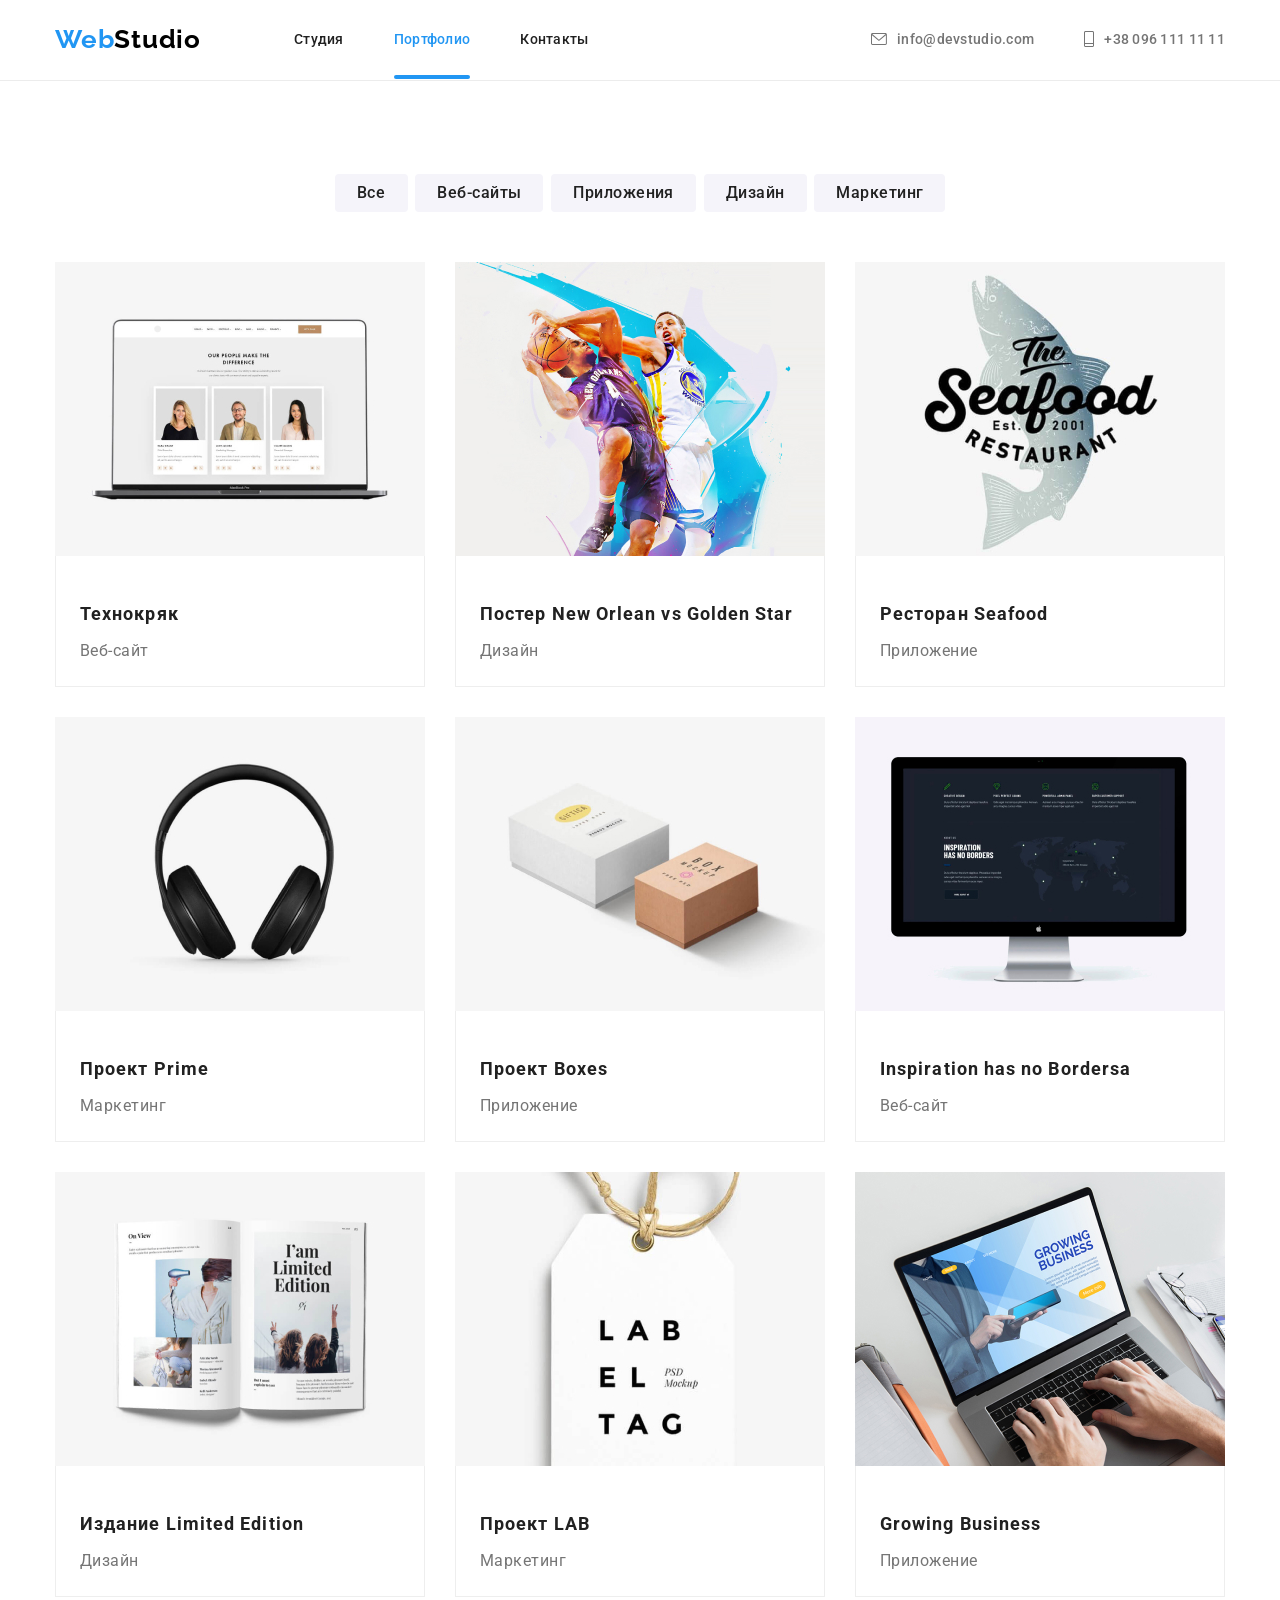
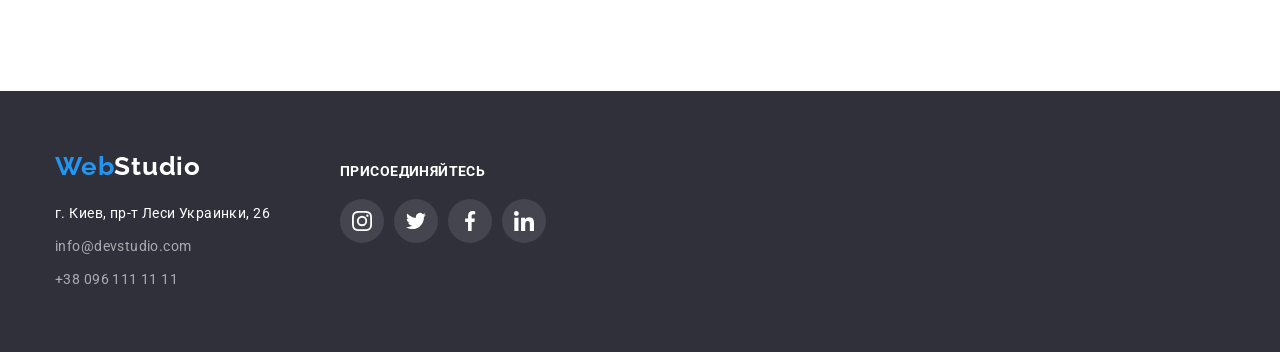
==== portfolio.html @ 023fd558 "start" ====
<!DOCTYPE html>
<html lang="ru">
  <head>
    <meta charset="UTF-8" />
    <meta name="viewport" content="width=device-width, initial-scale=1.0" />
    <title>Портфолио</title>
    <link rel="stylesheet" href="https://cdnjs.cloudflare.com/ajax/libs/modern-normalize/1.0.0/modern-normalize.css" />
    <link
      href="https://fonts.googleapis.com/css2?family=Raleway:wght@700&family=Roboto:wght@400;500;700;900&display=swap"
      rel="stylesheet"
    />
    <link rel="stylesheet" href="./css/styles.css" />
  </head>

  <body>
    <!--HEADER-->

    <!--HEADER-->

    <header class="page-header">
      <div class="container">
        <nav class="navigation">
          <a class="logo link logo-light-theme" href="./index.html" aria-label="логотип Веб Студии">
            <span class="logo-web">Web</span><span class="logo-studio-dark">Studio</span>
          </a>
        </nav>

        <nav class="navigation">
          <ul class="navigation-list list">
            <li class="navigation-list-item">
              <a class="navigation-list-link link" href="./index.html">Студия</a>
            </li>

            <li class="navigation-list-item">
              <a class="navigation-list-link link link-current" href="./portfolio.html">Портфолио</a>
            </li>

            <li class="navigation-list-item">
              <a class="navigation-list-link link" href="">Контакты</a>
            </li>
          </ul>
        </nav>

        <address class="address">
          <ul class="address-list list">
            <li class="address-list-item">
              <a class="address-list-link link address-light-theme" href="mailto:info@devstudio.com">
                <svg class="contacts-icon mail-icon">
                  <use href="./images/symbol-defs.svg#icon-mail"></use>
                </svg>
                info@devstudio.com
              </a>
            </li>
            <li class="address-list-item">
              <a class="address-list-link link address-light-theme" href="tel:+380961111111">
                <svg class="contacts-icon phone-icon">
                  <use href="./images/symbol-defs.svg#icon-phone"></use>
                </svg>
                +38 096 111 11 11
              </a>
            </li>
          </ul>
        </address>
      </div>
    </header>

    <main>
      <!--PORTFOLIO-->

      <section class="portfolio">
        <h2 hidden>Галлерея работ</h2>

        <div class="work-gallery">
          <div class="filter">
            <ul class="filter-list list">
              <li>
                <button class="filter-button" type="button">Все</button>
              </li>
              <li>
                <button class="filter-button" type="button">Веб-сайты</button>
              </li>
              <li>
                <button class="filter-button" type="button">Приложения</button>
              </li>
              <li>
                <button class="filter-button" type="button">Дизайн</button>
              </li>
              <li>
                <button class="filter-button" type="button">Маркетинг</button>
              </li>
            </ul>
          </div>

          <ul class="work-list list container">
            <li class="work-list-item">
              <a class="link work-list-link" href="">
                <div class="image-wrapper">
                  <img
                    class="work-photo"
                    src="./images/work-samples/site.jpg"
                    alt="страница вебсайта на мониторе лаптопа"
                    width="370"
                    height="294"
                  />

                  <p class="work-list-description">
                    Технокряк это современная площадка распространения коронавируса. Компании используют эту платформу
                    для цифрового шпионажа и атак на защищённые сервера конкурентов.
                  </p>
                </div>
                <div class="work-card">
                  <h3 class="work-name">Технокряк</h3>
                  <p class="work-type">Веб-сайт</p>
                </div>
              </a>
            </li>

            <li class="work-list-item">
              <a class="link work-list-link" href="">
                <div class="image-wrapper">
                  <img
                    class="work-photo"
                    src="./images/work-samples/basketball.jpg"
                    alt="двое мужчин играют в баскетбол"
                    width="370"
                    height="294"
                  />

                  <p class="work-list-description">
                    Технокряк это современная площадка распространения коронавируса. Компании используют эту платформу
                    для цифрового шпионажа и атак на защищённые сервера конкурентов.
                  </p>
                </div>

                <div class="work-card">
                  <h3 class="work-name">Постер <span lang="en">New Orlean vs Golden Star</span></h3>
                  <p class="work-type">Дизайн</p>
                </div>
              </a>
            </li>

            <li class="work-list-item">
              <a class="link work-list-link" href="">
                <div class="image-wrapper">
                  <img
                    class="work-photo"
                    src="./images/work-samples/restaurant-logo.jpg"
                    alt="логотип ресторана Seafood"
                    width="370"
                    height="294"
                  />
                  <p class="work-list-description">
                    Технокряк это современная площадка распространения коронавируса. Компании используют эту платформу
                    для цифрового шпионажа и атак на защищённые сервера конкурентов.
                  </p>
                </div>

                <div class="work-card">
                  <h3 class="work-name">Ресторан <span lang="en">Seafood</span></h3>
                  <p class="work-type">Приложение</p>
                </div>
              </a>
            </li>

            <li class="work-list-item">
              <a class="link work-list-link" href="">
                <div class="image-wrapper">
                  <img
                    class="work-photo"
                    src="./images/work-samples/headphones.jpg"
                    alt="черные наушники накладные"
                    width="370"
                    height="294"
                  />
                  <p class="work-list-description">
                    Технокряк это современная площадка распространения коронавируса. Компании используют эту платформу
                    для цифрового шпионажа и атак на защищённые сервера конкурентов.
                  </p>
                </div>

                <div class="work-card">
                  <h3 class="work-name">Проект <span lang="en">Prime</span></h3>
                  <p class="work-type">Маркетинг</p>
                </div>
              </a>
            </li>

            <li class="work-list-item">
              <a class="link work-list-link" href="">
                <div class="image-wrapper">
                  <img
                    class="work-photo"
                    src="./images/work-samples/boxes.jpg"
                    alt="две картонные коробки на светлом фоне"
                    width="370"
                    height="294"
                  />

                  <p class="work-list-description">
                    Технокряк это современная площадка распространения коронавируса. Компании используют эту платформу
                    для цифрового шпионажа и атак на защищённые сервера конкурентов.
                  </p>
                </div>

                <div class="work-card">
                  <h3 class="work-name">Проект <span lang="en">Boxes</span></h3>
                  <p class="work-type">Приложение</p>
                </div>
              </a>
            </li>

            <li class="work-list-item">
              <a class="link work-list-link" href="">
                <div class="image-wrapper">
                  <img
                    class="work-photo"
                    src="./images/work-samples/monitor.jpg"
                    alt="вебсайт на экране монитора моноблока"
                    width="370"
                    height="294"
                  />
                  <p class="work-list-description">
                    Технокряк это современная площадка распространения коронавируса. Компании используют эту платформу
                    для цифрового шпионажа и атак на защищённые сервера конкурентов.
                  </p>
                </div>

                <div class="work-card">
                  <h3 lang="en" class="work-name">Inspiration has no Bordersа</h3>
                  <p class="work-type">Веб-сайт</p>
                </div>
              </a>
            </li>

            <li class="work-list-item">
              <a class="link work-list-link" href="">
                <div class="image-wrapper">
                  <img
                    class="work-photo"
                    src="./images/work-samples/book.jpg"
                    alt="журнал Limited Edition"
                    width="370"
                    height="294"
                  />
                  <p class="work-list-description">
                    Технокряк это современная площадка распространения коронавируса. Компании используют эту платформу
                    для цифрового шпионажа и атак на защищённые сервера конкурентов.
                  </p>
                </div>

                <div class="work-card">
                  <h3 class="work-name">Издание <span lang="en">Limited Edition</span></h3>
                  <p class="work-type">Дизайн</p>
                </div>
              </a>
            </li>

            <li class="work-list-item">
              <a class="link work-list-link" href="">
                <div class="image-wrapper">
                  <img
                    class="work-photo"
                    src="./images/work-samples/label.jpg"
                    alt="белая бирка с веревочкой"
                    width="370"
                    height="294"
                  />
                  <p class="work-list-description">
                    Технокряк это современная площадка распространения коронавируса. Компании используют эту платформу
                    для цифрового шпионажа и атак на защищённые сервера конкурентов.
                  </p>
                </div>

                <div class="work-card">
                  <h3 class="work-name">Проект <span lang="en">LAB</span></h3>
                  <p class="work-type">Маркетинг</p>
                </div>
              </a>
            </li>

            <li class="work-list-item">
              <a class="link work-list-link" href="">
                <div class="image-wrapper">
                  <img
                    class="work-photo"
                    src="./images/work-samples/laptop.jpg"
                    alt="разрабатывает приложение на лаптопе"
                    width="370"
                    height="294"
                  />
                  <p class="work-list-description">
                    Технокряк это современная площадка распространения коронавируса. Компании используют эту платформу
                    для цифрового шпионажа и атак на защищённые сервера конкурентов.
                  </p>
                </div>

                <div class="work-card">
                  <h3 lang="en" class="work-name">Growing Business</h3>
                  <p class="work-type">Приложение</p>
                </div>
              </a>
            </li>
          </ul>
        </div>
      </section>
    </main>

    <!--FOOTER-->

    <footer class="footer">
      <section class="footer-container">
        <h2 hidden>Adress</h2>

        <div class="container">
          <div class="footer-nav">
            <nav class="navigation">
              <a class="logo link" href="./index.html" aria-label="логотип Веб Студии"
                ><span class="logo-web">Web</span><span class="logo-studio-light">Studio</span></a
              >
            </nav>

            <address class="address">
              <ul class="address-list list">
                <li class="address-list-item">
                  <a
                    class="address-list-link link location"
                    href="https://goo.gl/maps/hSvquqhqqcb26WJL9"
                    target="_blank"
                    >г. Киев, пр-т Леси Украинки, 26
                  </a>
                </li>
                <li class="address-list-item">
                  <a class="address-list-link link address-dark-theme" href="mailto:info@devstudio.com">
                    info@devstudio.com</a
                  >
                </li>
                <li class="address-list-item">
                  <a class="address-list-link link address-dark-theme" href="tel:+380961111111">+38 096 111 11 11</a>
                </li>
              </ul>
            </address>
          </div>

          <div class="social">
            <h2 class="title">ПРИСОЕДИНЯЙТЕСЬ</h2>

            <ul class="social-media list">
              <li class="social-media-item">
                <a class="social-media-link link" href="">
                  <svg class="social-media-icons insta">
                    <use href="./images/symbol-defs.svg#icon-instagram"></use>
                  </svg>
                </a>
              </li>

              <li class="social-media-item">
                <a class="social-media-link link" href="">
                  <svg class="social-media-icons twitter">
                    <use href="./images/symbol-defs.svg#icon-twitter"></use>
                  </svg>
                </a>
              </li>

              <li class="social-media-item">
                <a class="social-media-link link" href="">
                  <svg class="social-media-icons fb">
                    <use href="./images/symbol-defs.svg#icon-facebook"></use>
                  </svg>
                </a>
              </li>

              <li class="social-media-item">
                <a class="social-media-link link" href="">
                  <svg class="social-media-icons linkedin">
                    <use href="./images/symbol-defs.svg#icon-linkedin"></use>
                  </svg>
                </a>
              </li>
            </ul>
          </div>
        </div>
      </section>
    </footer>
  </body>
</html>
---- css/styles.css ----
:root {
  --main-font: "Roboto", sans-serif;
  --secondary-font: "Raleway", sans-serif;
  --secondary-text-color: #212121;
  --main-text-color: #757575;
  --dark-theme-color: #ffffff;
  --dark-theme-secondary-color: rgba(255, 255, 255, 0.6);
  --dark-logo-color: #000000;
  --accent-color: #2196f3;
  --icons-color: #afb1b8;
}

*,
*::before,
*::after {
  padding: 0;
  margin: 0;
}

img {
  display: block;
}

body {
  padding-top: 80px;

  font-family: var(--main-font);
  font-style: normal;
  color: var(--main-text-color);
}

/* ============ COMPONENTS ============ */

.list {
  list-style: none;
  padding: 0px;
  margin: 0px;
  list-style: none;
}

.link {
  text-decoration: none;
  display: block;
}

.container {
  width: 1200px;
  padding-left: 15px;
  padding-right: 15px;
  margin-left: auto;
  margin-right: auto;
}

.logo {
  font-family: var(--secondary-font);
  font-style: normal;
  font-weight: 700;
  font-size: 26px;
  line-height: 1.192;
  letter-spacing: 0.03em;
}

.logo-web {
  color: var(--accent-color);
}

.address {
  font-family: var(--main-font);
  font-style: normal;
  font-size: 14px;
}

.modal-button {
  font-family: var(--main-font);
  font-weight: 700;
  font-size: 16px;
  line-height: 1.875;
  text-align: center;
  letter-spacing: 0.06em;
  color: var(--dark-theme-color);
  background-color: var(--accent-color);
  border-style: none;

  min-width: 200px;
  height: 50px;
  border-radius: 4px;
  margin-top: 30px;
}

.title {
  font-weight: 700;
  font-size: 36px;
  line-height: 1.167;
  text-align: center;
  letter-spacing: 0.03em;
  color: var(--secondary-text-color);
}

h1,
h2,
h3 {
  margin: 0px;
}

/* ============ END COMPONENTS ============ */

/* ============ HEADER ============ */

.page-header {
  position: fixed;
  top: 0;
  left: 0;
  z-index: 100;
  width: 100%;
  border-bottom: 1px solid #ececec;
  padding-top: 24px;
  padding-bottom: 25px;
  background-color: var(--dark-theme-color);
}

.page-header .container {
  display: flex;
  align-items: center;
  justify-content: center;
}

.page-header .navigation-list {
  display: flex;
  margin-left: 93px;
}

.page-header .navigation-list-item + .navigation-list-item {
  margin-left: 50px;
}

.logo-studio-dark {
  color: var(--dark-logo-color);
}

.navigation-list-link {
  display: block;
  color: var(--secondary-text-color);
  font-weight: 500;
  font-size: 14px;
  line-height: 1.143;
  letter-spacing: 0.02em;

  cursor: pointer;
}

.navigation-list-link:hover,
.navigation-list-link:focus,
.address-list-link:hover,
.address-list-link:focus {
  color: var(--accent-color);
  transition: all 250ms cubic-bezier(0.4, 0, 0.2, 1);
}

.address-light-theme {
  font-weight: 500;
  line-height: 1.143;
  letter-spacing: 0.02em;
  color: var(--main-text-color);
}

.page-header .address {
  display: flex;
  margin-left: auto;
}

.page-header .address-list {
  display: flex;
}

.page-header .address-list-item + .address-list-item {
  margin-left: 50px;
}

.address-list-link {
  display: flex;
  align-items: center;
}

.link-current {
  position: relative;
  color: var(--accent-color);
}

.link-current::after {
  content: "";

  position: absolute;
  display: block;
  width: 100%;
  height: 4px;
  bottom: -32px;

  background-color: var(--accent-color);
  border-radius: 2px;
}

.contacts-icon {
  margin-right: 10px;
  fill: currentColor;
}

.phone-icon {
  width: 10px;
  height: 16px;
}

.mail-icon {
  width: 16px;
  height: 12px;
}

/* ============ END HEADER ============ */

/* ============ HERO ============ */

.hero {
  padding-top: 200px;
  padding-bottom: 200px;
  background-color: #2f303a;
  text-align: center;

  background-image: linear-gradient(rgba(47, 48, 58, 0.4), rgba(47, 48, 58, 0.4)), url("../images/Img.jpg");
  background-repeat: no-repeat;
  background-size: cover;
  background-position: center;
}

.hero-title {
  width: 696px;
  font-family: var(--main-font);
  font-style: normal;
  font-weight: 900;
  font-size: 44px;
  line-height: 1.364;
  letter-spacing: 0.06em;
  text-transform: uppercase;
  color: var(--dark-theme-color);
  margin: 0 auto;
}

.backdrop {
  position: fixed;
  z-index: 105;
  top: 0;
  left: 0;

  width: 100%;
  height: 100%;
  background-color: rgba(0, 0, 0, 0.2);
  transition: all 250ms cubic-bezier(0.4, 0, 0.2, 1);
}

.backdrop.is-hidden {
  visibility: hidden;
  opacity: 0;
  pointer-events: none;
}

.backdrop.is-hidden .modal {
  transform: translate(-50%, -200%);
}

.modal {
  position: absolute;
  top: 50%;
  left: 50%;

  display: flex;
  justify-content: flex-end;

  min-width: 528px;
  min-height: 581px;
  padding: 8px;

  background-color: var(--dark-theme-color);
  box-shadow: 0px 1px 3px rgba(0, 0, 0, 0.12), 0px 1px 1px rgba(0, 0, 0, 0.14), 0px 2px 1px rgba(0, 0, 0, 0.2);
  border-radius: 4px;

  transform: translate(-50%, -50%);
  transition: transform 250ms cubic-bezier(0.4, 0, 0.2, 1);
}

.close-modal-btn {
  width: 30px;
  height: 30px;
  border-radius: 50%;
  border: 1px solid rgba(0, 0, 0, 0.1);
  background-color: var(--dark-theme-color);
}

.close-icon {
  width: 11px;
  height: 11px;
  cursor: pointer;
}

.close-icon:hover,
.close-icon:focus {
  fill: var(--accent-color);
}

/* ============ END HERO ============ */

/* ============ ADVANTAGES ============ */

.advantages {
  padding-top: 94px;
  padding-bottom: 94px;
}

.advantages-list-title {
  font-weight: 700;
  font-size: 14px;
  line-height: 1.143;
  letter-spacing: 0.03em;
  text-transform: uppercase;
  color: var(--secondary-text-color);
  margin-bottom: 10px;
}

.advantages-list-description {
  font-weight: 400;
  font-size: 14px;
  line-height: 1.714;
  letter-spacing: 0.03em;
}

.advantages .container {
  display: flex;
  justify-content: space-between;
}

.advantages-list-item {
  width: 270px;
}

.advantages-list-title::before {
  content: "";
  display: block;

  width: 270px;
  height: 120px;
  margin-bottom: 30px;

  border-radius: 4px;
  background-repeat: no-repeat;
  background-position: center;
}

.details::before {
  background-image: url("../images/Advantages/antenna.svg"), linear-gradient(#f5f4fa, #f5f4fa);
}

.punctuality::before {
  background-image: url("../images/Advantages/clock.svg"), linear-gradient(#f5f4fa, #f5f4fa);
}

.planning::before {
  background-image: url("../images/Advantages/diagram.svg"), linear-gradient(#f5f4fa, #f5f4fa);
}

.technologies::before {
  background-image: url("../images/Advantages/astronaut.svg"), linear-gradient(#f5f4fa, #f5f4fa);
}

/* ============ END ADVANTAGES ============ */

/* ============ WORKS GALLERY ============ */

.gallery {
  padding-bottom: 94px;
}

.gallery-list-item {
  position: relative;
}

.gallery .container {
  display: flex;
  justify-content: space-between;
  margin-top: 50px;
}

.text-wrapper {
  position: absolute;
  bottom: 0px;
  display: flex;
  justify-content: center;
  align-items: center;
  width: 100%;
  height: 70px;

  background: rgba(47, 48, 58, 0.8);
}

.gallery-label {
  font-weight: 900;
  font-size: 14px;
  line-height: 1.143;
  text-align: center;
  letter-spacing: 0.03em;
  text-transform: uppercase;

  color: #ffffff;
}

/* ============ END WORKS GALLERY ============ */

/* ============ TEAM ============ */

.staff {
  background-color: #f5f4fa;
  padding-top: 94px;
  padding-bottom: 94px;
}

.staff .container {
  display: flex;
  justify-content: space-between;
  margin-top: 50px;
}

.staff-name {
  font-weight: 500;
  font-size: 16px;
  line-height: 1.188;
  letter-spacing: 0.03em;
  color: var(--secondary-text-color);
  margin-top: 30px;
}

.staff-proffession {
  font-weight: 400;
  font-size: 16px;
  line-height: 1.188;
  letter-spacing: 0.03em;
  margin-top: 10px;
  margin-bottom: 16px;
}

.staff-list-item {
  text-align: center;
  padding-bottom: 30px;
  background-color: var(--dark-theme-color);
  box-shadow: 0px 1px 3px rgba(0, 0, 0, 0.12), 0px 1px 1px rgba(0, 0, 0, 0.14), 0px 2px 1px rgba(0, 0, 0, 0.2);
}

.social-media {
  width: 206px;
  height: 44px;
  display: flex;
  justify-content: space-between;
  align-items: center;

  margin: 0 auto;
}

.social-media-icons {
  width: 20px;
  height: 20px;
  fill: currentColor;
}

.social-media-link {
  display: flex;
  align-items: center;
  justify-content: center;
  width: 44px;
  height: 44px;
  border-radius: 50%;
  margin: 0 auto;
  color: var(--icons-color);
  transition: all 250ms cubic-bezier(0.4, 0, 0.2, 1);
}

.social-media-link:hover,
.social-media-link:focus {
  width: 44px;
  height: 44px;
  background-color: var(--accent-color);
  color: var(--dark-theme-color);
}

/* ============ END TEAM ============ */

/* ============ CLIENTS ============ */

.clients {
  padding-top: 94px;
  padding-bottom: 94px;
}

.clients-list {
  display: flex;
  align-items: center;
  justify-content: space-between;
  margin: 0 auto;
  margin-top: 50px;
}

.logo-1 {
  width: 44px;
  height: 49px;
}

.logo-2 {
  width: 40px;
  height: 52px;
}

.logo-3 {
  width: 41px;
  height: 43px;
}

.logo-4 {
  width: 80px;
  height: 42px;
}

.logo-5 {
  width: 59px;
  height: 47px;
}

.logo-6 {
  width: 88px;
  height: 45px;
}

.clients-list-link {
  display: flex;
  align-items: center;
  justify-content: center;
  width: 170px;
  height: 90px;
  border: 1px solid var(--icons-color);
  color: var(--icons-color);
  border-radius: 4px;
  transition: all 250ms cubic-bezier(0.4, 0, 0.2, 1);
}

.clients-list-link:hover,
.clients-list-link:focus {
  border: 1px solid var(--accent-color);
  color: var(--accent-color);
}

.clients-logo {
  fill: currentColor;
}

/* ============ END CLIENTS ============ */

/* ============ FOOTER ============ */

.footer {
  padding-top: 60px;
  padding-bottom: 60px;
  background-color: #2f303a;
}

.footer .container {
  display: flex;
}

.logo-studio-light {
  color: var(--dark-theme-color);
}

.location {
  font-weight: 400;
  font-size: 14px;
  line-height: 1.714;
  letter-spacing: 0.03em;
  color: var(--dark-theme-color);
}

.address-dark-theme {
  font-weight: 400;
  line-height: 1.714;
  letter-spacing: 0.03em;
  color: var(--dark-theme-secondary-color);
}

.footer .address {
  margin-top: 20px;
}

.footer .address-list-item:not(:first-child) {
  margin-top: 9px;
}

.footer .title {
  font-family: "Roboto", sans-serif;
  font-weight: 700;
  font-size: 14px;
  line-height: 1.142;
  letter-spacing: 0.03em;
  color: var(--dark-theme-color);
  text-align: start;
}

.social {
  padding-top: 12px;
  margin-left: 70px;
}

.footer .social-media {
  width: 100%;
  height: 44px;
  margin-top: 20px;
}

.footer .social-media-link {
  width: 44px;
  height: 44px;
  border-radius: 50%;
  background-color: rgba(255, 255, 255, 0.1);
  transition: all 250ms cubic-bezier(0.4, 0, 0.2, 1);
}

.footer .social-media-item + .social-media-item {
  margin-left: 10px;
}

.footer .social-media-link:hover,
.footer .social-media-link:focus {
  background-color: var(--accent-color);
}

.footer .social-media-icons {
  fill: var(--dark-theme-color);
}

/* ============ END FOOTER ============ */

/* ============ PORTFOLIO PAGE ============ */

.portfolio {
  padding-top: 94px;
  padding-bottom: 94px;
}

.filter-list {
  width: 611px;
  display: flex;
  justify-content: space-between;
  margin-left: auto;
  margin-right: auto;
}

.filter-button {
  font-weight: 500;
  font-size: 16px;
  line-height: 1.625;
  text-align: center;
  letter-spacing: 0.03em;
  color: var(--secondary-text-color);

  background-color: #f5f4fa;
  border-style: none;
  min-width: 73px;
  height: 38px;
  padding: 6px 22px;
  border-radius: 4px;

  cursor: pointer;

  transition: all 250ms cubic-bezier(0.4, 0, 0.2, 1);
}

.filter-button:hover,
.filter-button:focus {
  color: var(--dark-theme-color);
  background-color: var(--accent-color);
  box-shadow: 0px 3px 1px rgba(0, 0, 0, 0.1), 0px 1px 2px rgba(0, 0, 0, 0.08), 0px 2px 2px rgba(0, 0, 0, 0.12);
}

.work-gallery .container {
  display: flex;
  flex-wrap: wrap;
  margin-top: 50px;
}

.work-list-item {
  width: calc((100% - 60px) / 3);
  margin-right: 30px;
  margin-bottom: 30px;
}

.work-list-item:nth-last-child(-n + 3) {
  margin-bottom: 0px;
}

.work-list-item:nth-child(3n) {
  margin-right: 0px;
}

.work-name {
  font-weight: 700;
  font-size: 18px;
  line-height: 2;
  letter-spacing: 0.06em;
  color: var(--secondary-text-color);
  margin-top: 20px;
}

.work-type {
  font-weight: 400;
  font-size: 16px;
  line-height: 1.875;
  letter-spacing: 0.03em;
  margin-top: 4px;
  color: var(--main-text-color);
}

.work-card {
  padding-top: 20px;
  padding-bottom: 20px;
  padding-right: 24px;
  padding-left: 24px;
  border-top: 0;
  border-right: 1px;
  border-left: 1px;
  border-bottom: 1px;
  border-style: solid;
  border-color: #eeeeee;
}

.work-list-link {
  transition: all 250ms cubic-bezier(0.4, 0, 0.2, 1);
}

.work-list-link:hover,
.work-list-link:focus {
  box-shadow: 0px 1px 1px rgba(0, 0, 0, 0.12), 0px 4px 4px rgba(0, 0, 0, 0.06), 1px 4px 6px rgba(0, 0, 0, 0.16);
}

.work-list-link:hover .work-list-description,
.work-list-link:focus .work-list-description {
  transform: translatey(0%);
}

.image-wrapper {
  position: relative;

  overflow: hidden;
}

.work-list-description {
  position: absolute;
  top: 0;

  width: 100%;
  height: 100%;
  padding-top: 63px;
  padding-left: 24px;
  padding-bottom: 63px;
  padding-right: 24px;

  background: rgba(33, 150, 243, 0.9);

  transform: translatey(100%);
  transition: all 250ms cubic-bezier(0.4, 0, 0.2, 1);

  font-weight: 400;
  font-size: 18px;
  line-height: 1.555;

  letter-spacing: 0.03em;

  color: #ffffff;
}

/* ============ END PORTFOLIO PAGE ============ */
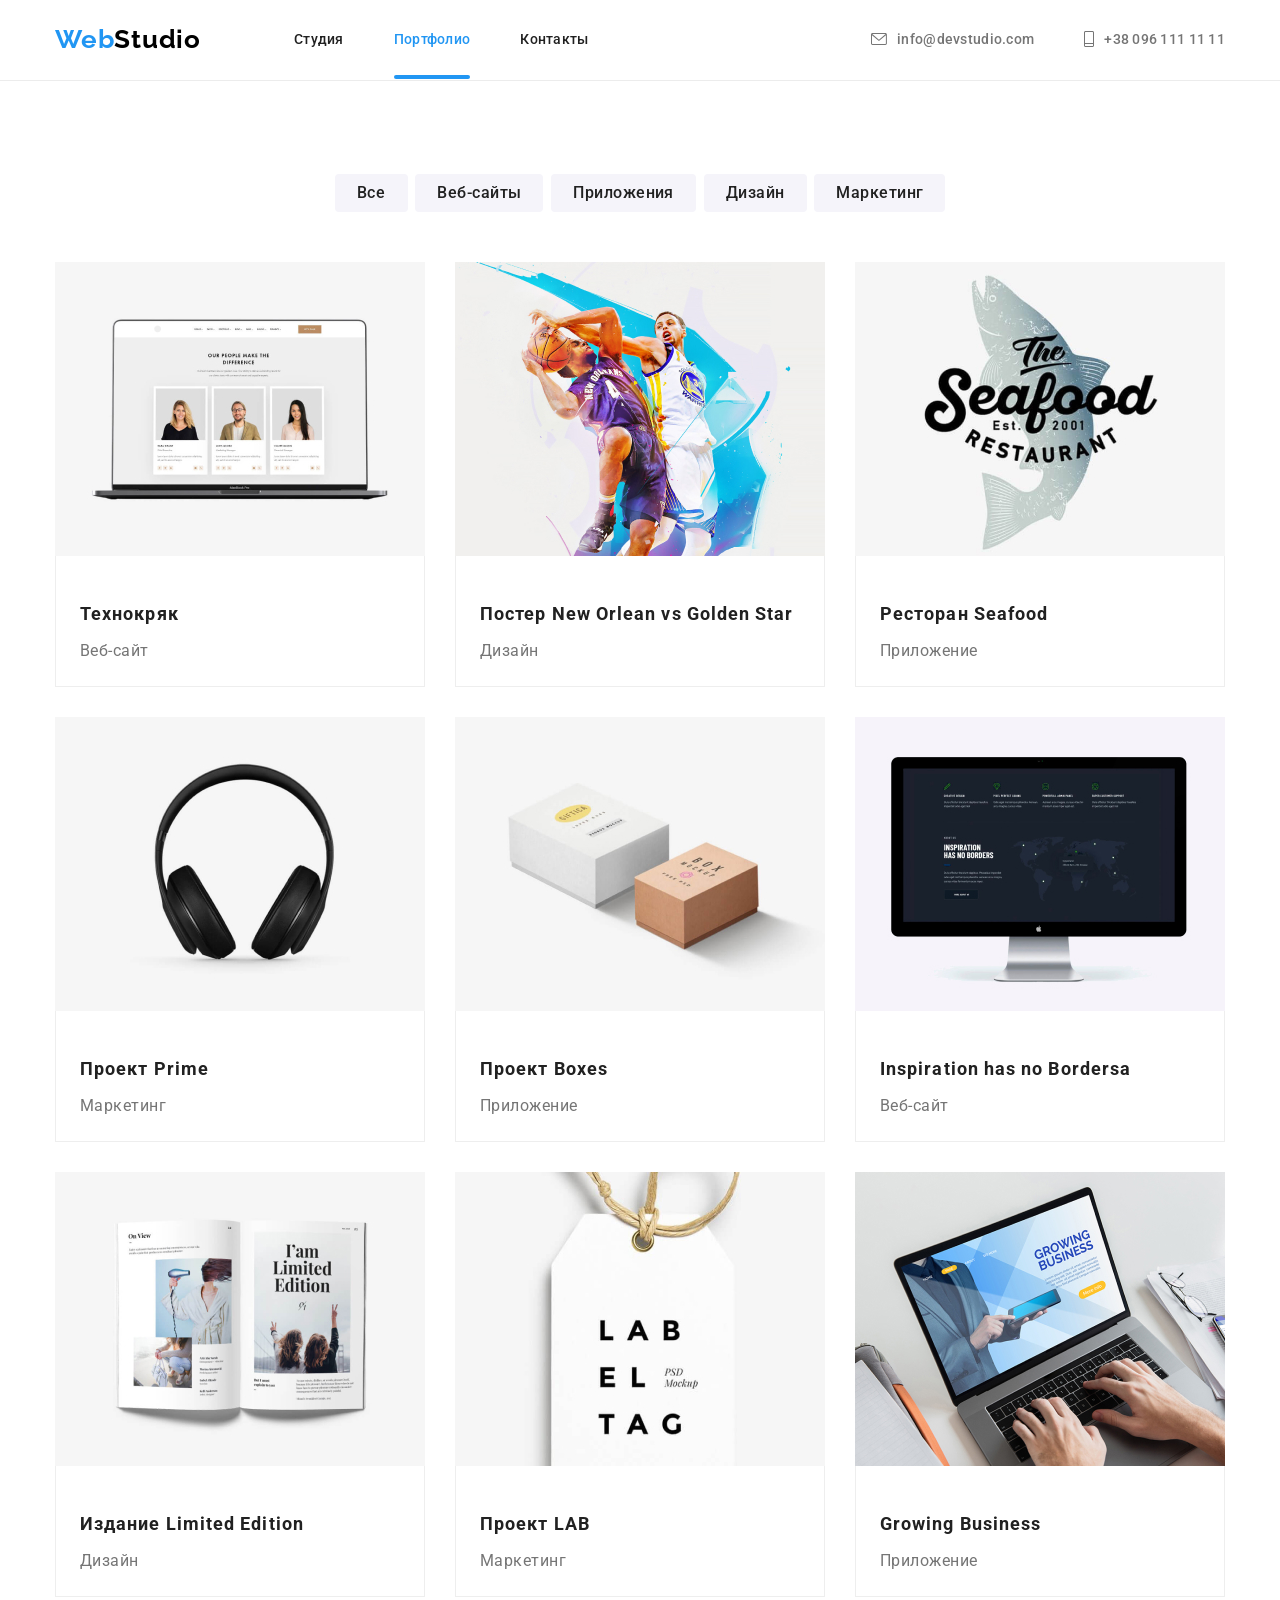
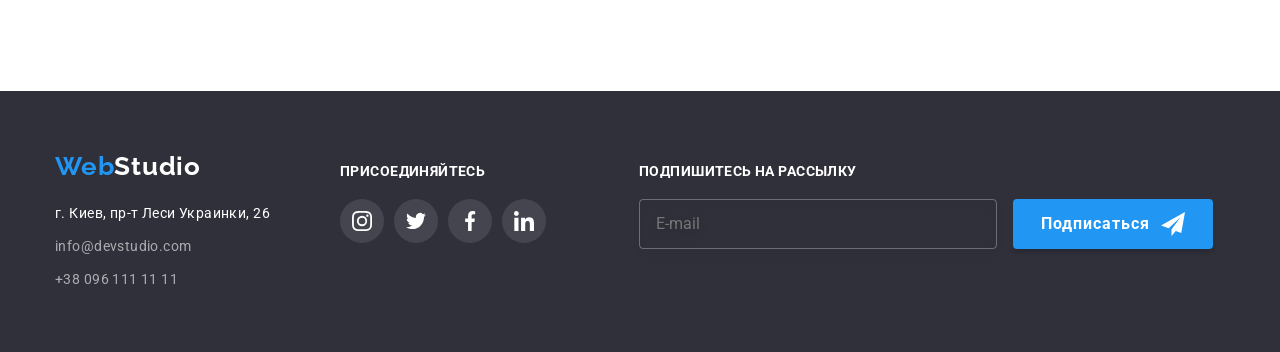
==== commit c09098c4: "final adds" ====
--- a/portfolio.html
+++ b/portfolio.html
@@ -378,8 +378,18 @@
               </li>
             </ul>
           </div>
+
+          <div class="form-wraper">
+            <h2 class="title">Подпишитесь на рассылку</h2>
+            <form action="#" method="GET" class="subscribe-form">
+              <input type="email" class="subscribe-form-input" placeholder="E-mail" />
+              <button type="submit" class="subscribe-button">Подписаться</button>
+            </form>
+          </div>
         </div>
       </section>
     </footer>
+
+    <script src="./js/modal.js"></script>
   </body>
 </html>
--- a/css/styles.css
+++ b/css/styles.css
@@ -71,6 +71,7 @@
 }
 
 .modal-button {
+  display: block;
   font-family: var(--main-font);
   font-weight: 700;
   font-size: 16px;
@@ -80,11 +81,12 @@
   color: var(--dark-theme-color);
   background-color: var(--accent-color);
   border-style: none;
-
+  margin: 0 auto;
   min-width: 200px;
   height: 50px;
   border-radius: 4px;
   margin-top: 30px;
+  cursor: pointer;
 }
 
 .title {
@@ -222,7 +224,7 @@
   padding-top: 200px;
   padding-bottom: 200px;
   background-color: #2f303a;
-  text-align: center;
+  /*text-align: center;*/
 
   background-image: linear-gradient(rgba(47, 48, 58, 0.4), rgba(47, 48, 58, 0.4)), url("../images/Img.jpg");
   background-repeat: no-repeat;
@@ -232,6 +234,7 @@
 
 .hero-title {
   width: 696px;
+  text-align: center;
   font-family: var(--main-font);
   font-style: normal;
   font-weight: 900;
@@ -252,6 +255,7 @@
   width: 100%;
   height: 100%;
   background-color: rgba(0, 0, 0, 0.2);
+
   transition: all 250ms cubic-bezier(0.4, 0, 0.2, 1);
 }
 
@@ -270,12 +274,9 @@
   top: 50%;
   left: 50%;
 
-  display: flex;
-  justify-content: flex-end;
-
-  min-width: 528px;
-  min-height: 581px;
-  padding: 8px;
+  width: 528px;
+  height: 581px;
+  padding: 40px;
 
   background-color: var(--dark-theme-color);
   box-shadow: 0px 1px 3px rgba(0, 0, 0, 0.12), 0px 1px 1px rgba(0, 0, 0, 0.14), 0px 2px 1px rgba(0, 0, 0, 0.2);
@@ -286,6 +287,9 @@
 }
 
 .close-modal-btn {
+  position: absolute;
+  top: 8px;
+  right: 8px;
   width: 30px;
   height: 30px;
   border-radius: 50%;
@@ -302,6 +306,150 @@
 .close-icon:hover,
 .close-icon:focus {
   fill: var(--accent-color);
+}
+
+.contact-input:not(:last-child) {
+  margin-bottom: 10px;
+}
+
+.form-title {
+  font-weight: 700;
+  font-size: 20px;
+  line-height: 1.15;
+
+  letter-spacing: 0.03em;
+
+  color: #212121;
+  margin-bottom: 12px;
+}
+
+.contact-form {
+  font-style: normal;
+  font-weight: 400;
+  font-size: 12px;
+  line-height: 1.167;
+  letter-spacing: 0.01em;
+  color: #757575;
+}
+
+.contact-input {
+  width: 100%;
+  height: 40px;
+  padding: 12px 42px;
+  margin-top: 4px;
+
+  border: 1px solid rgba(33, 33, 33, 0.2);
+  box-sizing: border-box;
+  border-radius: 4px;
+
+  transition: all 250ms cubic-bezier(0.4, 0, 0.2, 1);
+}
+
+.form-field-wrapper {
+  position: relative;
+}
+
+.form-icon {
+  position: absolute;
+  top: 29px;
+  left: 12px;
+  width: 18px;
+  height: 18px;
+  display: inline-block;
+  fill: var(--dark-logo-color);
+
+  transition: all 250ms cubic-bezier(0.4, 0, 0.2, 1);
+}
+
+.contact-input:focus,
+.comment-field:focus {
+  outline-color: var(--accent-color);
+}
+
+.form-field {
+  transition: all 250ms cubic-bezier(0.4, 0, 0.2, 1);
+}
+
+.form-field:focus-within > .form-icon {
+  fill: var(--accent-color);
+}
+
+.form-field:focus-within {
+  color: var(--accent-color);
+}
+
+.comment-field {
+  height: 120px;
+  width: 100%;
+  margin-top: 4px;
+  padding: 12px 16px;
+  border: 1px solid rgba(33, 33, 33, 0.2);
+  border-radius: 4px;
+  resize: none;
+  transition: all 250ms cubic-bezier(0.4, 0, 0.2, 1);
+}
+
+.agreement-group {
+  position: relative;
+
+  padding: 0 12px;
+  margin-top: 20px;
+  text-align: end;
+  font-size: 14px;
+  line-height: 1.714;
+  letter-spacing: 0.03em;
+}
+
+.checkbox-input {
+  margin-top: 20px;
+  appearance: none;
+}
+
+.checkbox-input:checked + .checkbox-icon {
+  background-color: var(--accent-color);
+  border: none;
+}
+
+.checkbox-icon {
+  position: absolute;
+  top: 50%;
+  transform: translatey(-6px);
+  left: 12px;
+
+  width: 16px;
+  height: 15px;
+
+  border: 2px solid var(--secondary-text-color);
+  border-radius: 4px;
+  transition: all 250ms cubic-bezier(0.4, 0, 0.2, 1);
+}
+
+.agreemant-terms {
+  text-decoration-line: underline;
+  color: var(--accent-color);
+  cursor: pointer;
+}
+
+.submit-button {
+  display: block;
+  width: 200px;
+  height: 50px;
+  margin-top: 30px;
+  margin: 0 auto;
+  margin-top: 30px;
+
+  font-weight: 700;
+  font-size: 16px;
+  line-height: 1.875;
+  color: var(--dark-theme-color);
+  letter-spacing: 0.06em;
+
+  background: var(--accent-color);
+  color: var(--dark-theme-color);
+  box-shadow: 0px 4px 4px rgba(0, 0, 0, 0.15);
+  border-radius: 4px;
+  border-style: none;
+  cursor: pointer;
 }
 
 /* ============ END HERO ============ */
@@ -604,6 +752,8 @@
   letter-spacing: 0.03em;
   color: var(--dark-theme-color);
   text-align: start;
+  text-transform: uppercase;
+  margin-bottom: 20px;
 }
 
 .social {
@@ -614,7 +764,6 @@
 .footer .social-media {
   width: 100%;
   height: 44px;
-  margin-top: 20px;
 }
 
 .footer .social-media-link {
@@ -636,6 +785,57 @@
 
 .footer .social-media-icons {
   fill: var(--dark-theme-color);
+}
+
+.form-wraper {
+  margin-left: 93px;
+  padding-top: 12px;
+}
+
+.subscribe-form-input {
+  width: 358px;
+  height: 50px;
+  padding: 15px 16px;
+  border: 1px solid rgba(255, 255, 255, 0.3);
+  background-color: transparent;
+  box-sizing: border-box;
+  filter: drop-shadow(0px 4px 4px rgba(0, 0, 0, 0.15));
+  border-radius: 4px;
+}
+
+.subscribe-button {
+  position: relative;
+  width: 200px;
+  height: 50px;
+  margin-left: 12px;
+  padding: 10px 28px;
+
+  font-weight: 700;
+  font-size: 16px;
+  line-height: 1.875;
+  color: var(--dark-theme-color);
+  letter-spacing: 0.06em;
+  text-align: left;
+
+  background: var(--accent-color);
+  box-shadow: 0px 4px 4px rgba(0, 0, 0, 0.15);
+  border-radius: 4px;
+  border-style: none;
+  cursor: pointer;
+}
+
+.subscribe-button::after {
+  position: absolute;
+  top: 13px;
+  right: 28px;
+  content: "";
+  display: inline-block;
+  width: 24px;
+  height: 24px;
+  background-image: url("../images/icon-send.svg");
+  fill: var(--dark-theme-color);
+  background-repeat: no-repeat;
+  background-position: center;
 }
 
 /* ============ END FOOTER ============ */
